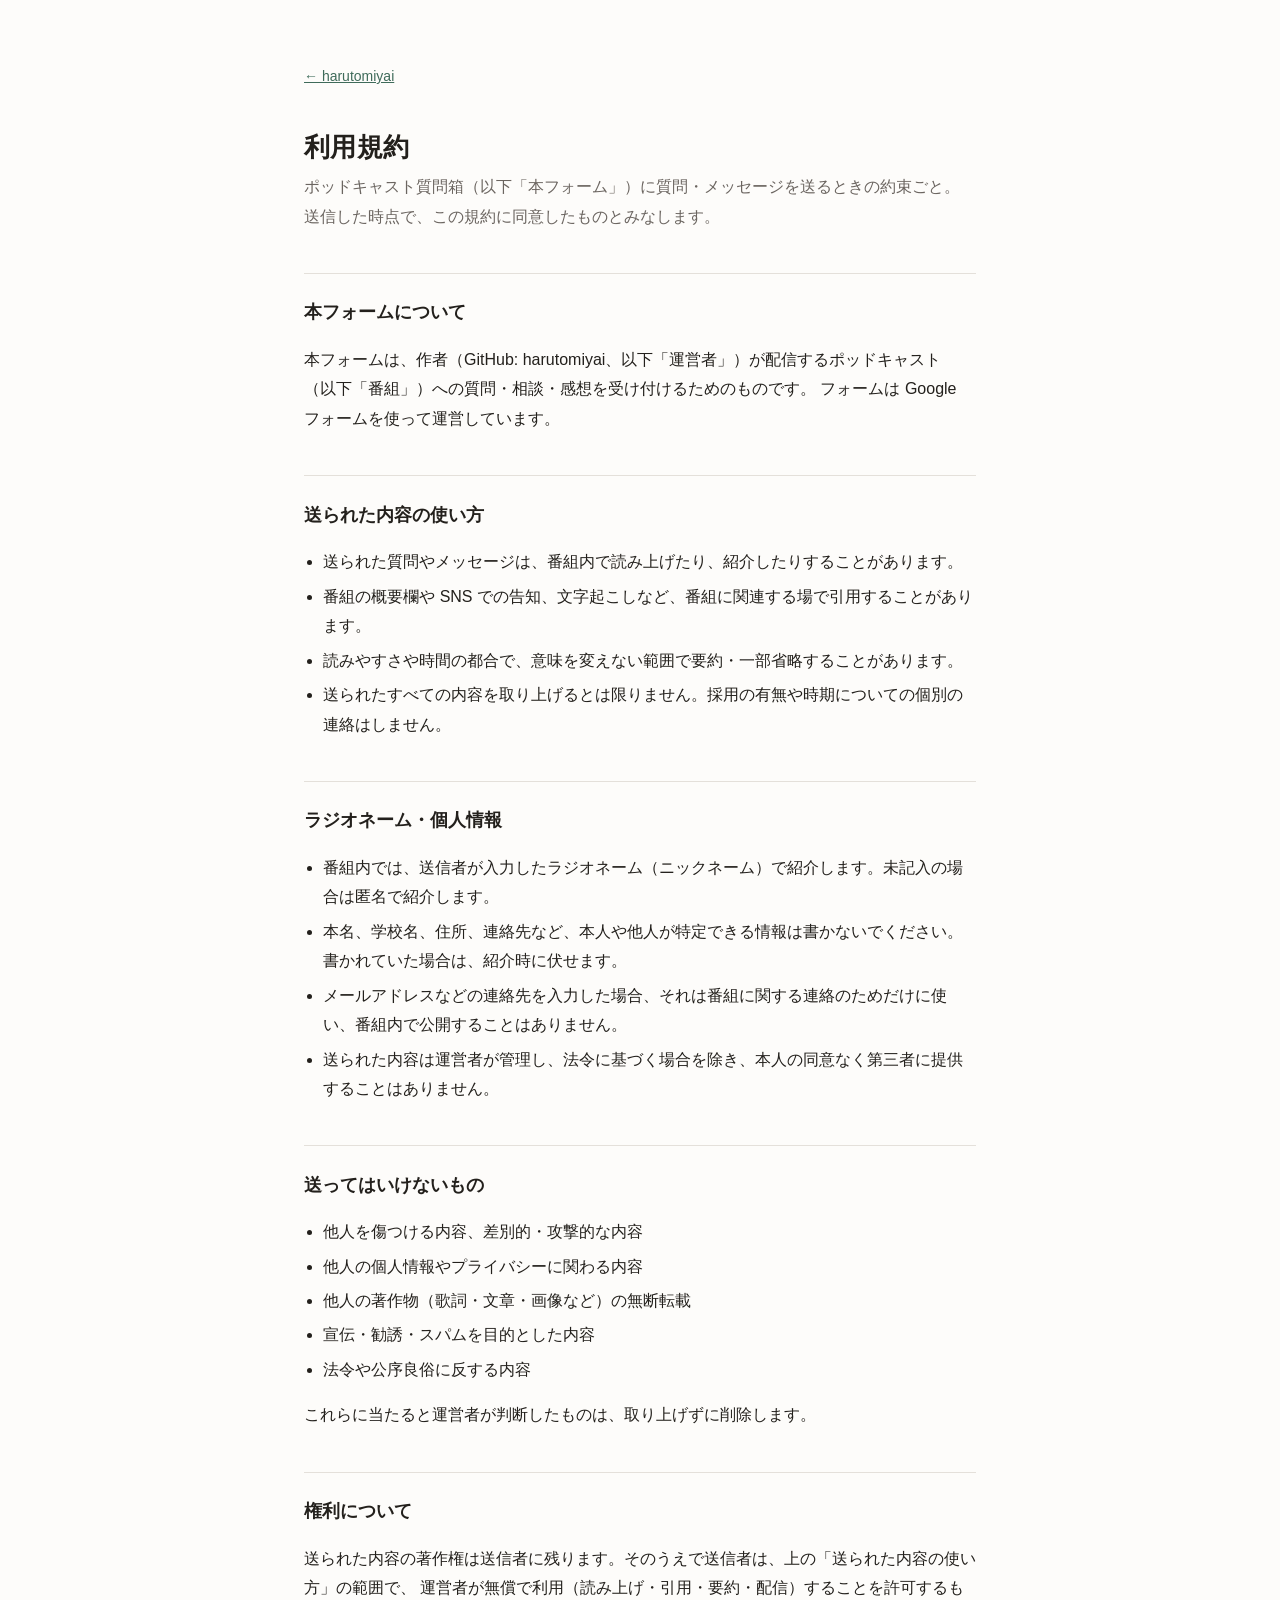
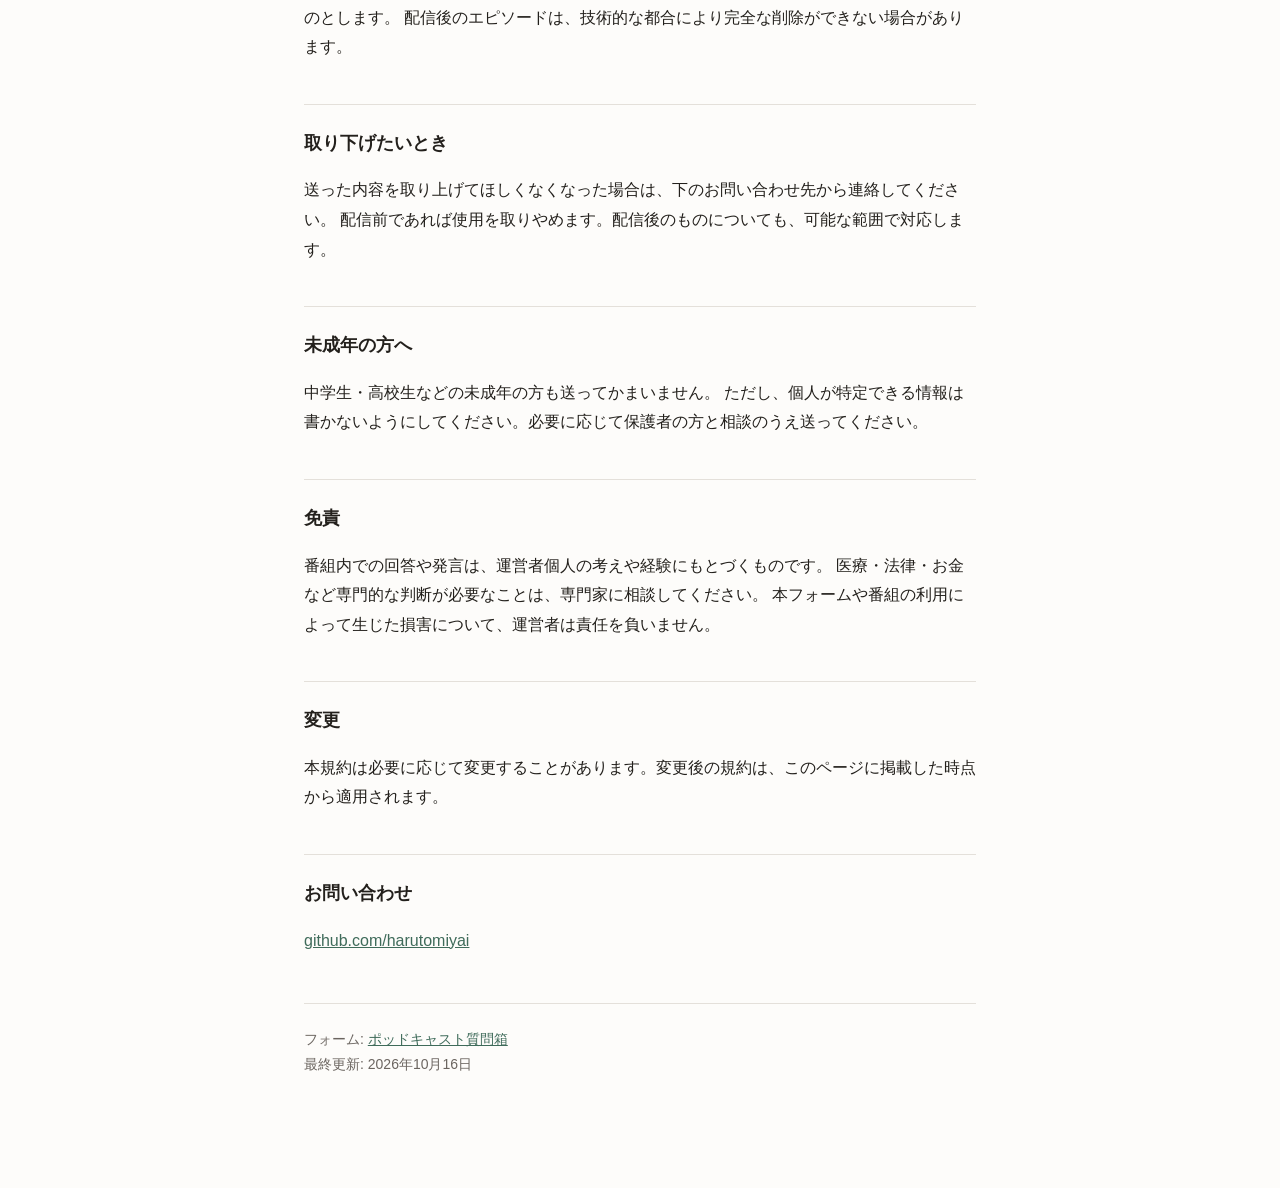
==== podcast/terms.html @ f318c868 "ポッドキャスト質問箱の利用規約ページを置く Co-Authored-By: Claude Opus 5.5 <noreply@anthropic.com> Claude-Session: https:" ====
<!doctype html>
<html lang="ja">
<meta charset="utf-8">
<meta name="viewport" content="width=device-width, initial-scale=1">
<title>利用規約 — ポッドキャスト質問箱</title>
<link rel="stylesheet" href="/style.css">
<main>
  <nav><a href="/">← harutomiyai</a></nav>
  <h1>利用規約</h1>
  <p class="lede">
    ポッドキャスト質問箱（以下「本フォーム」）に質問・メッセージを送るときの約束ごと。
    送信した時点で、この規約に同意したものとみなします。
  </p>

  <h2>本フォームについて</h2>
  <p>
    本フォームは、作者（GitHub: harutomiyai、以下「運営者」）が配信するポッドキャスト
    （以下「番組」）への質問・相談・感想を受け付けるためのものです。
    フォームは Google フォームを使って運営しています。
  </p>

  <h2>送られた内容の使い方</h2>
  <ul>
    <li>送られた質問やメッセージは、番組内で読み上げたり、紹介したりすることがあります。</li>
    <li>番組の概要欄や SNS での告知、文字起こしなど、番組に関連する場で引用することがあります。</li>
    <li>読みやすさや時間の都合で、意味を変えない範囲で要約・一部省略することがあります。</li>
    <li>送られたすべての内容を取り上げるとは限りません。採用の有無や時期についての個別の連絡はしません。</li>
  </ul>

  <h2>ラジオネーム・個人情報</h2>
  <ul>
    <li>番組内では、送信者が入力したラジオネーム（ニックネーム）で紹介します。未記入の場合は匿名で紹介します。</li>
    <li>本名、学校名、住所、連絡先など、本人や他人が特定できる情報は書かないでください。書かれていた場合は、紹介時に伏せます。</li>
    <li>メールアドレスなどの連絡先を入力した場合、それは番組に関する連絡のためだけに使い、番組内で公開することはありません。</li>
    <li>送られた内容は運営者が管理し、法令に基づく場合を除き、本人の同意なく第三者に提供することはありません。</li>
  </ul>

  <h2>送ってはいけないもの</h2>
  <ul>
    <li>他人を傷つける内容、差別的・攻撃的な内容</li>
    <li>他人の個人情報やプライバシーに関わる内容</li>
    <li>他人の著作物（歌詞・文章・画像など）の無断転載</li>
    <li>宣伝・勧誘・スパムを目的とした内容</li>
    <li>法令や公序良俗に反する内容</li>
  </ul>
  <p>これらに当たると運営者が判断したものは、取り上げずに削除します。</p>

  <h2>権利について</h2>
  <p>
    送られた内容の著作権は送信者に残ります。そのうえで送信者は、上の「送られた内容の使い方」の範囲で、
    運営者が無償で利用（読み上げ・引用・要約・配信）することを許可するものとします。
    配信後のエピソードは、技術的な都合により完全な削除ができない場合があります。
  </p>

  <h2>取り下げたいとき</h2>
  <p>
    送った内容を取り上げてほしくなくなった場合は、下のお問い合わせ先から連絡してください。
    配信前であれば使用を取りやめます。配信後のものについても、可能な範囲で対応します。
  </p>

  <h2>未成年の方へ</h2>
  <p>
    中学生・高校生などの未成年の方も送ってかまいません。
    ただし、個人が特定できる情報は書かないようにしてください。必要に応じて保護者の方と相談のうえ送ってください。
  </p>

  <h2>免責</h2>
  <p>
    番組内での回答や発言は、運営者個人の考えや経験にもとづくものです。
    医療・法律・お金など専門的な判断が必要なことは、専門家に相談してください。
    本フォームや番組の利用によって生じた損害について、運営者は責任を負いません。
  </p>

  <h2>変更</h2>
  <p>本規約は必要に応じて変更することがあります。変更後の規約は、このページに掲載した時点から適用されます。</p>

  <h2>お問い合わせ</h2>
  <p><a href="https://github.com/harutomiyai">github.com/harutomiyai</a></p>

  <p class="meta">
    フォーム: <a href="https://forms.gle/g9gMB6JhNDCc6LJQ9">ポッドキャスト質問箱</a><br>
    最終更新: 2026年10月16日
  </p>
</main>
---- style.css ----
:root {
  --bg: #fdfcfa;
  --fg: #23201c;
  --muted: #6b6560;
  --rule: #e4e0da;
  --link: #3f6b5a;
}
@media (prefers-color-scheme: dark) {
  :root {
    --bg: #17191a;
    --fg: #e8e5e0;
    --muted: #9a948c;
    --rule: #2e3133;
    --link: #8fc4ac;
  }
}
* { box-sizing: border-box; }
body {
  background: var(--bg);
  color: var(--fg);
  font-family: -apple-system, BlinkMacSystemFont, "Hiragino Sans", "Noto Sans JP", sans-serif;
  line-height: 1.85;
  margin: 0;
  padding: 4rem 16px 6rem;
  font-size: 16px;
  -webkit-text-size-adjust: 100%;
}
main { max-width: 42rem; margin: 0 auto; }
h1 { font-size: 1.6rem; line-height: 1.4; margin: 0 0 .4rem; letter-spacing: .01em; }
h2 { font-size: 1.1rem; margin: 2.6rem 0 .6rem; padding-top: 1.4rem; border-top: 1px solid var(--rule); }
p, li { color: var(--fg); }
ul { padding-left: 1.2rem; }
li { margin: .3rem 0; }
a { color: var(--link); }
.lede { color: var(--muted); margin: 0 0 2rem; }
.meta { color: var(--muted); font-size: .875rem; margin-top: 3rem; padding-top: 1.4rem; border-top: 1px solid var(--rule); }
code { background: var(--rule); padding: .1em .4em; border-radius: 3px; font-size: .9em; }
nav { margin-bottom: 2.5rem; font-size: .875rem; }
nav a { margin-right: 1rem; }
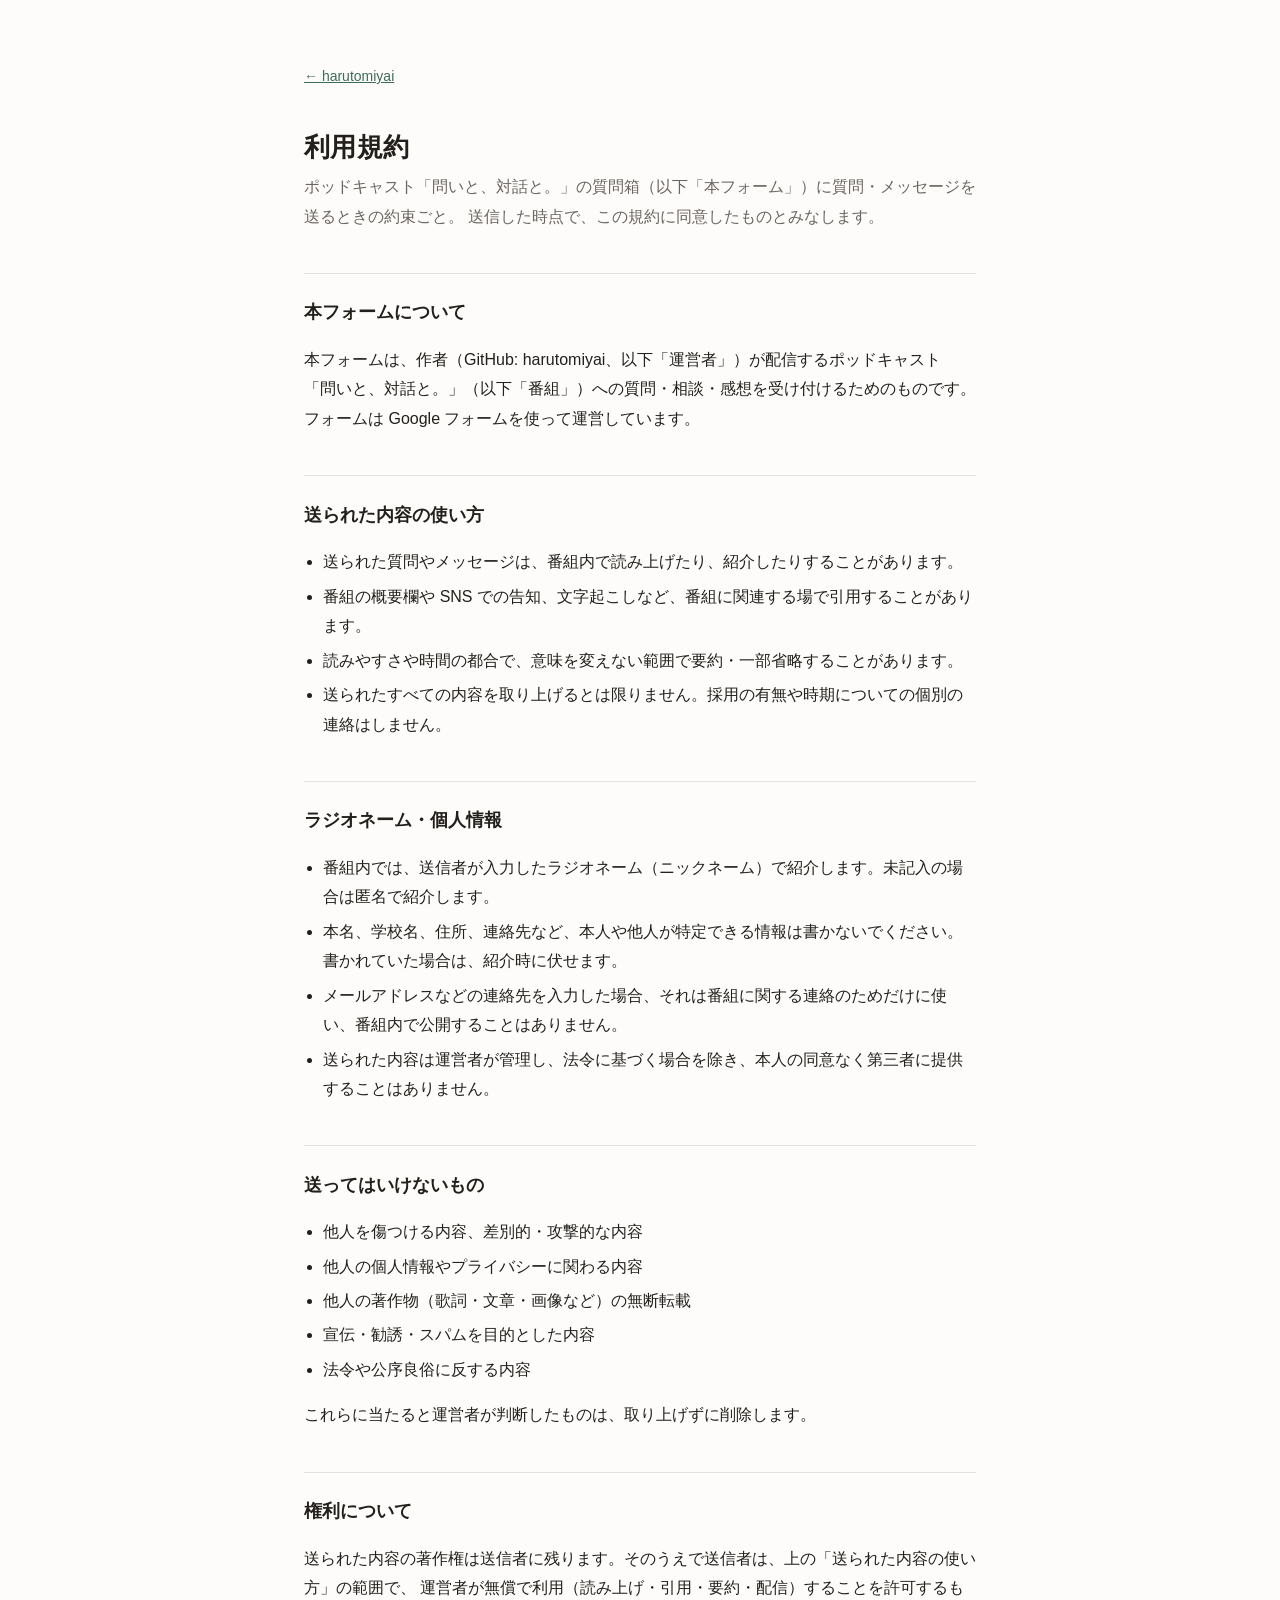
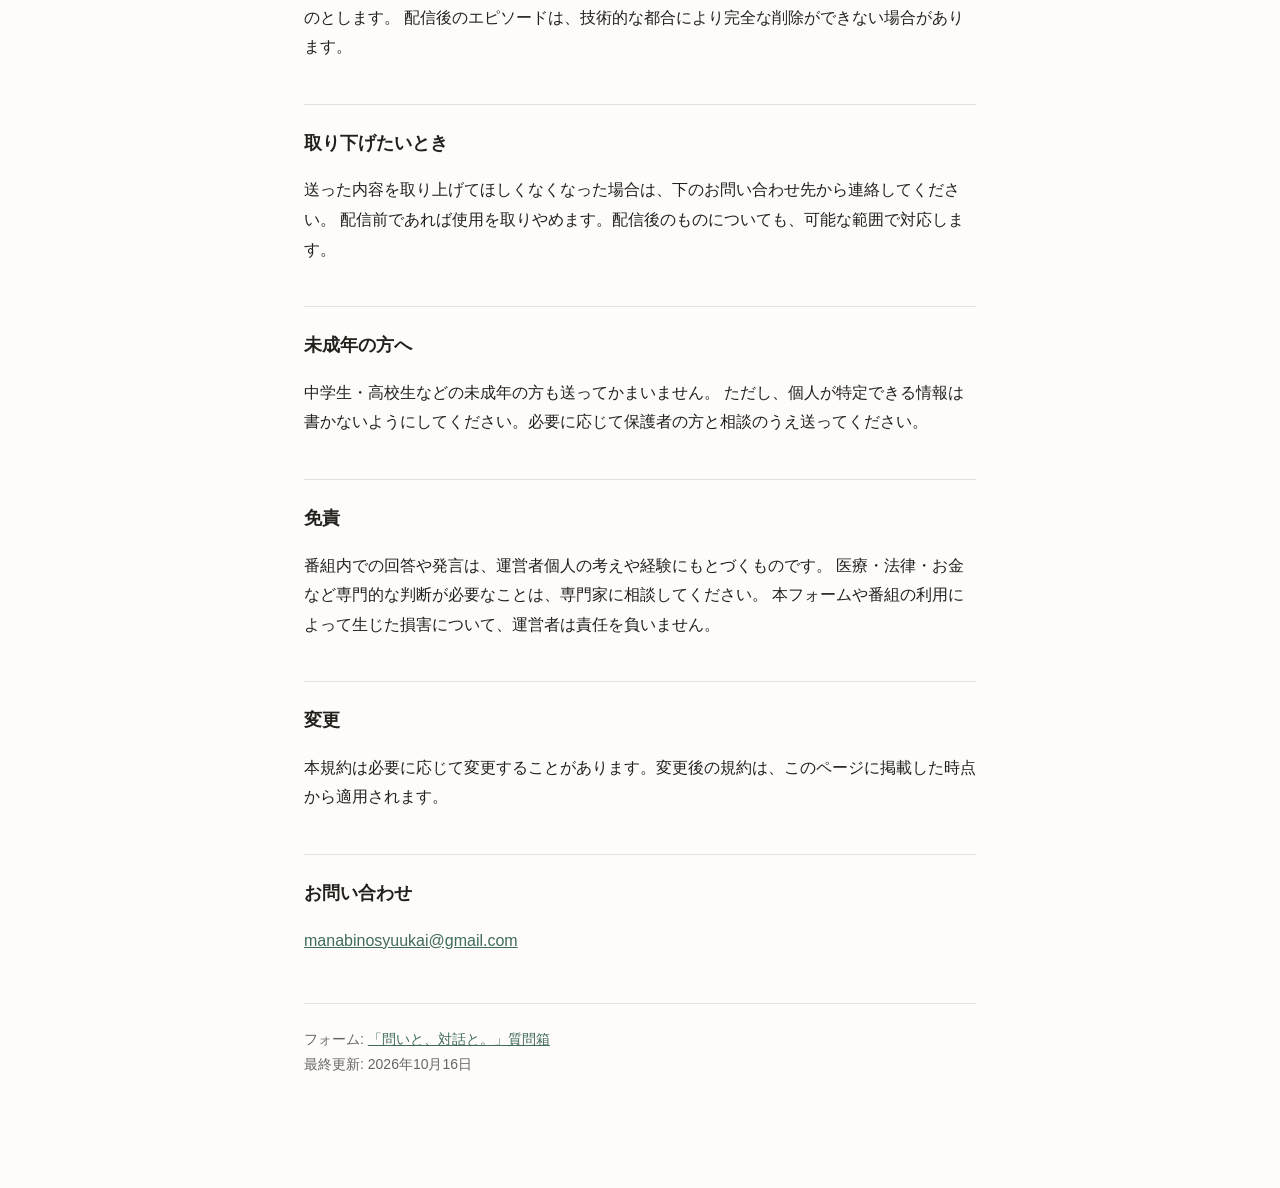
==== commit a5e2f9b8: "質問箱の規約に番組名と問い合わせ先メールを入れる Co-Authored-By: Claude Opus 5.5 <noreply@anthropic.com> Claude-Session: htt" ====
--- a/podcast/terms.html
+++ b/podcast/terms.html
@@ -2,20 +2,20 @@
 <html lang="ja">
 <meta charset="utf-8">
 <meta name="viewport" content="width=device-width, initial-scale=1">
-<title>利用規約 — ポッドキャスト質問箱</title>
+<title>利用規約 — 問いと、対話と。</title>
 <link rel="stylesheet" href="/style.css">
 <main>
   <nav><a href="/">← harutomiyai</a></nav>
   <h1>利用規約</h1>
   <p class="lede">
-    ポッドキャスト質問箱（以下「本フォーム」）に質問・メッセージを送るときの約束ごと。
+    ポッドキャスト「問いと、対話と。」の質問箱（以下「本フォーム」）に質問・メッセージを送るときの約束ごと。
     送信した時点で、この規約に同意したものとみなします。
   </p>
 
   <h2>本フォームについて</h2>
   <p>
     本フォームは、作者（GitHub: harutomiyai、以下「運営者」）が配信するポッドキャスト
-    （以下「番組」）への質問・相談・感想を受け付けるためのものです。
+    「問いと、対話と。」（以下「番組」）への質問・相談・感想を受け付けるためのものです。
     フォームは Google フォームを使って運営しています。
   </p>
 
@@ -75,10 +75,10 @@
   <p>本規約は必要に応じて変更することがあります。変更後の規約は、このページに掲載した時点から適用されます。</p>
 
   <h2>お問い合わせ</h2>
-  <p><a href="https://github.com/harutomiyai">github.com/harutomiyai</a></p>
+  <p><a href="mailto:manabinosyuukai@gmail.com">manabinosyuukai@gmail.com</a></p>
 
   <p class="meta">
-    フォーム: <a href="https://forms.gle/g9gMB6JhNDCc6LJQ9">ポッドキャスト質問箱</a><br>
+    フォーム: <a href="https://forms.gle/g9gMB6JhNDCc6LJQ9">「問いと、対話と。」質問箱</a><br>
     最終更新: 2026年10月16日
   </p>
 </main>
